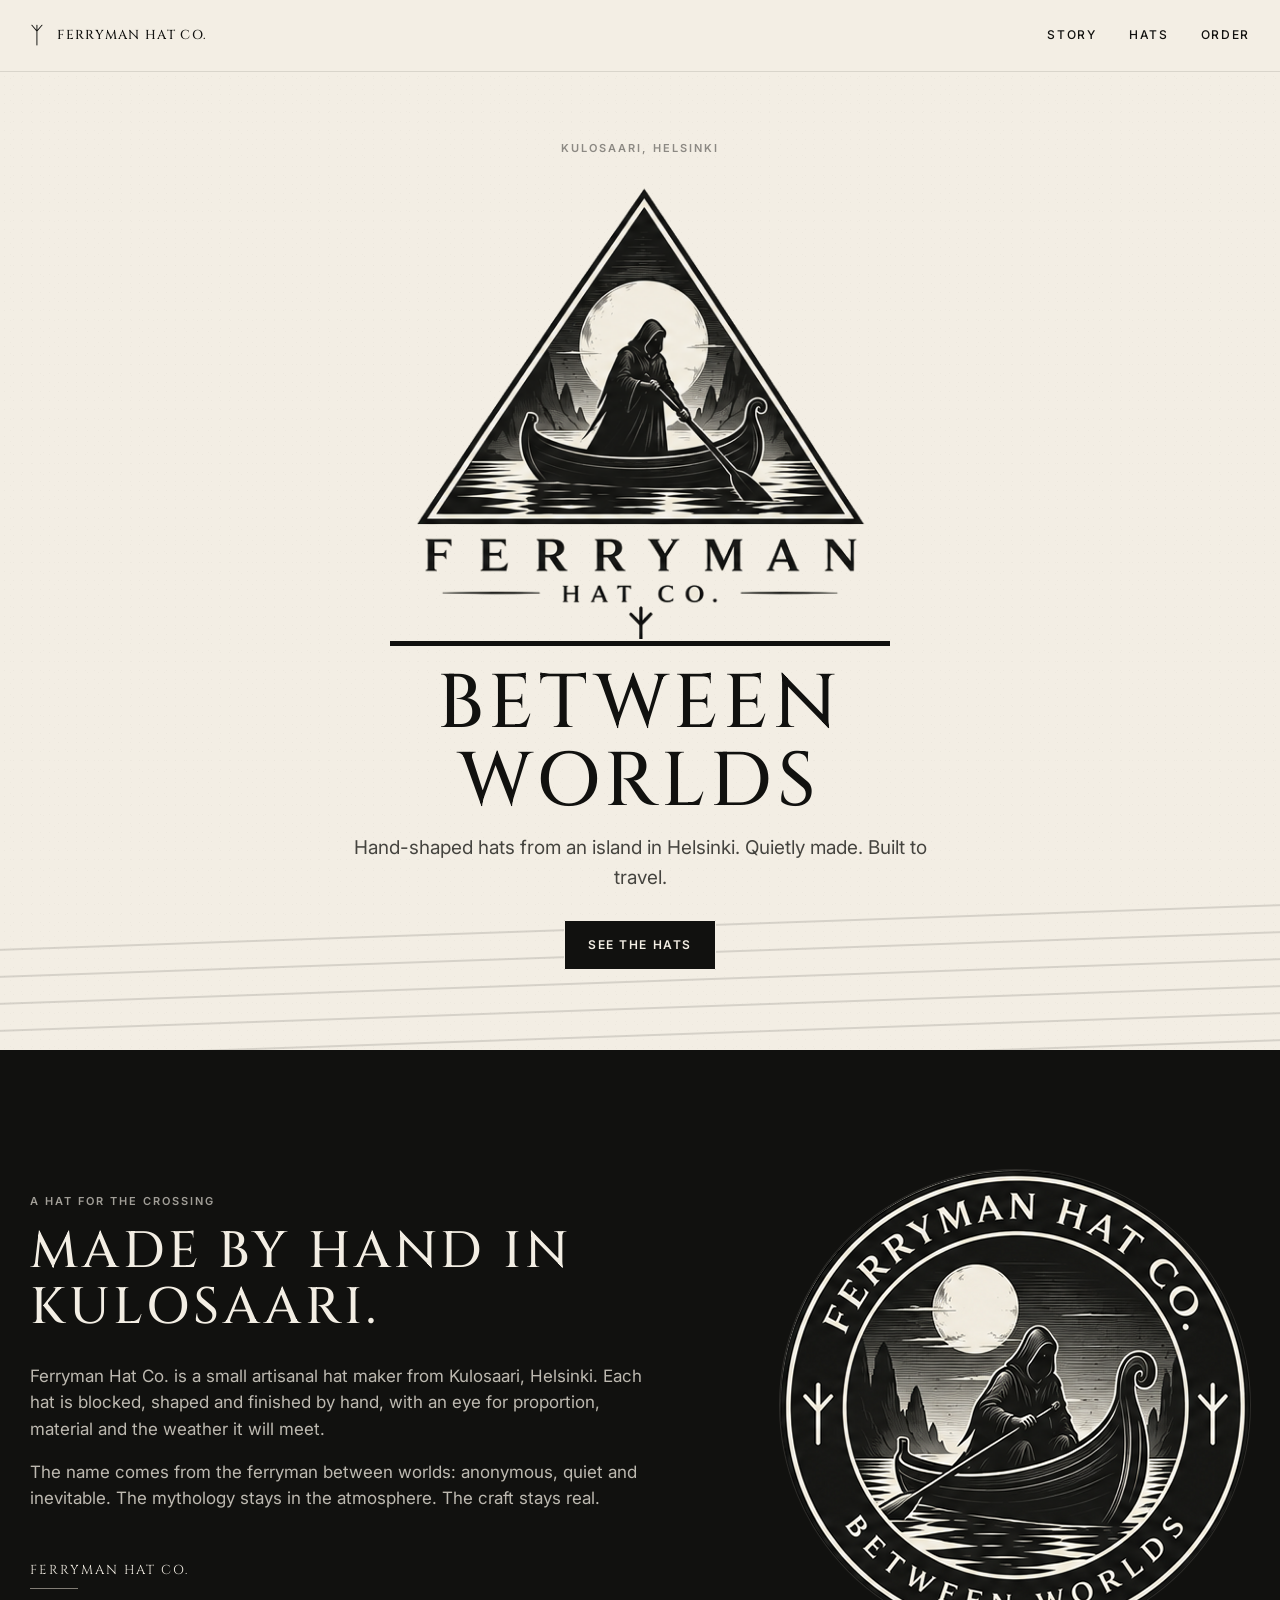
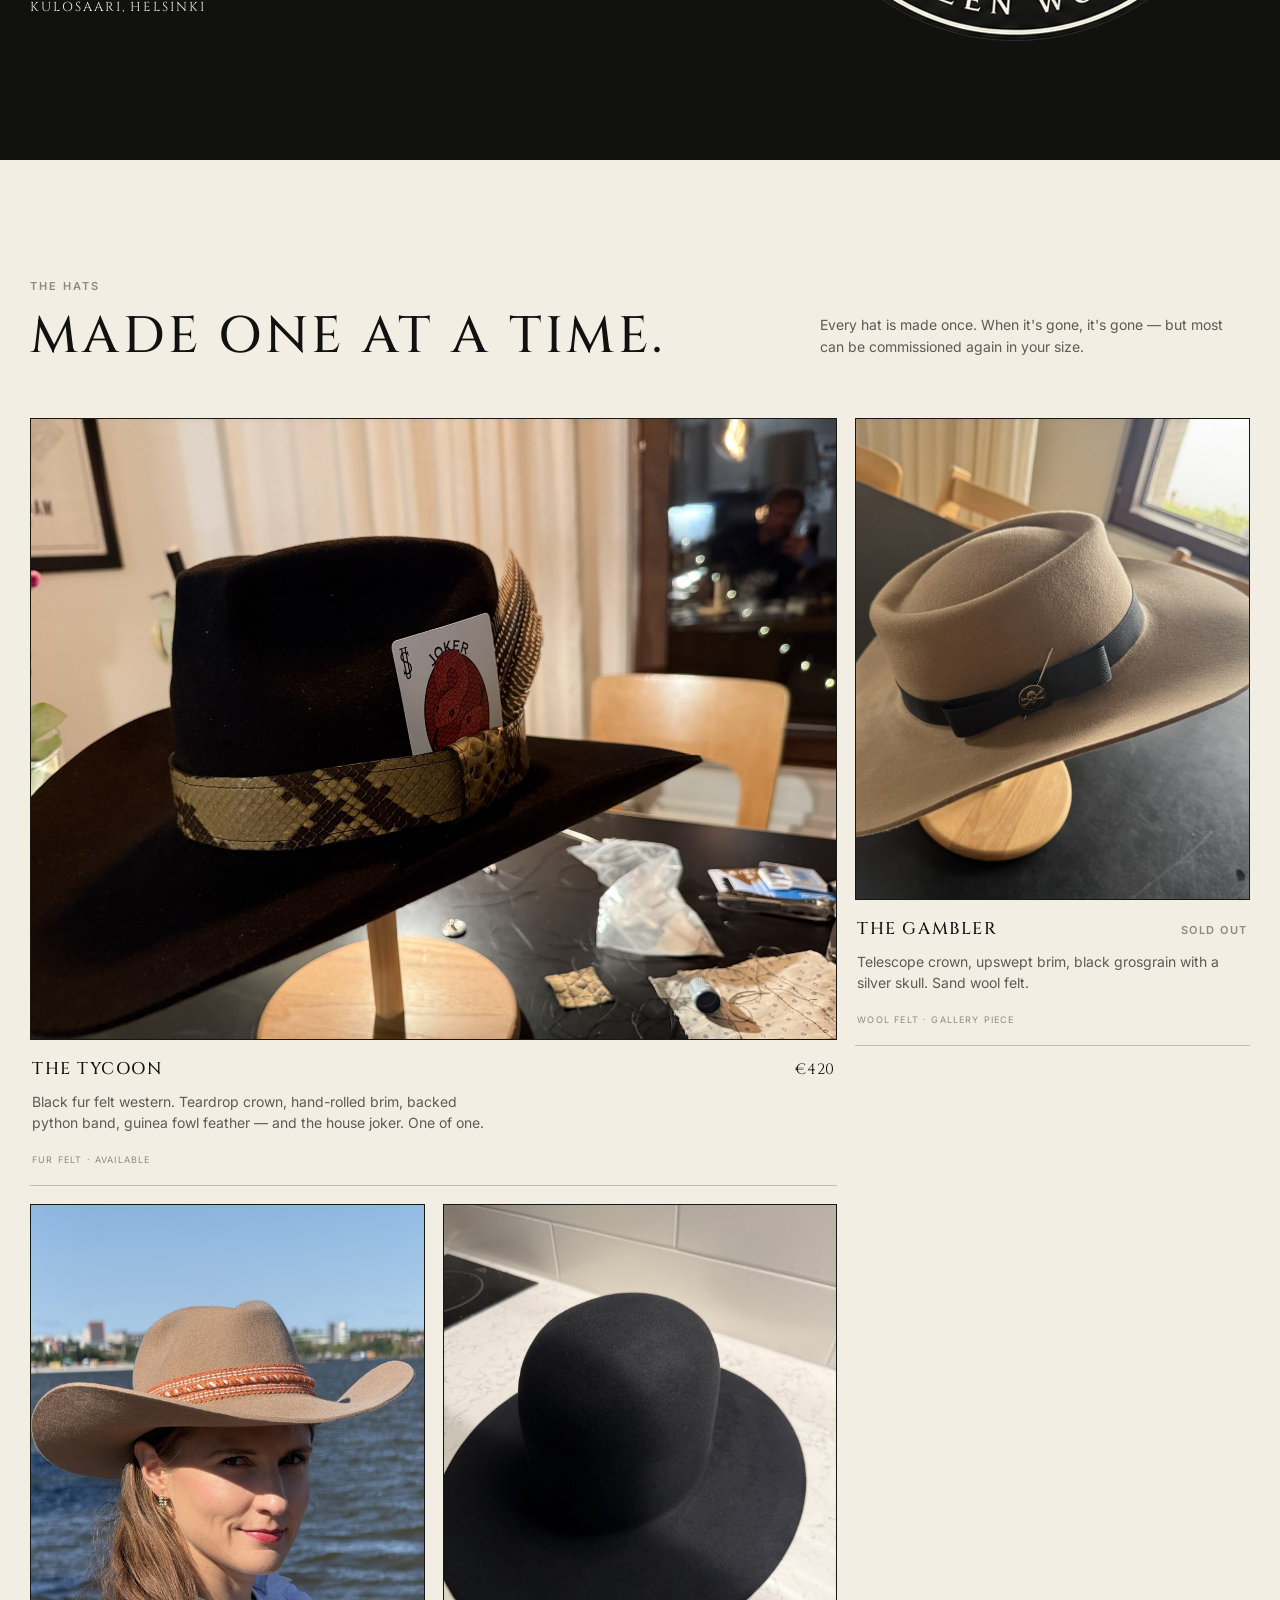
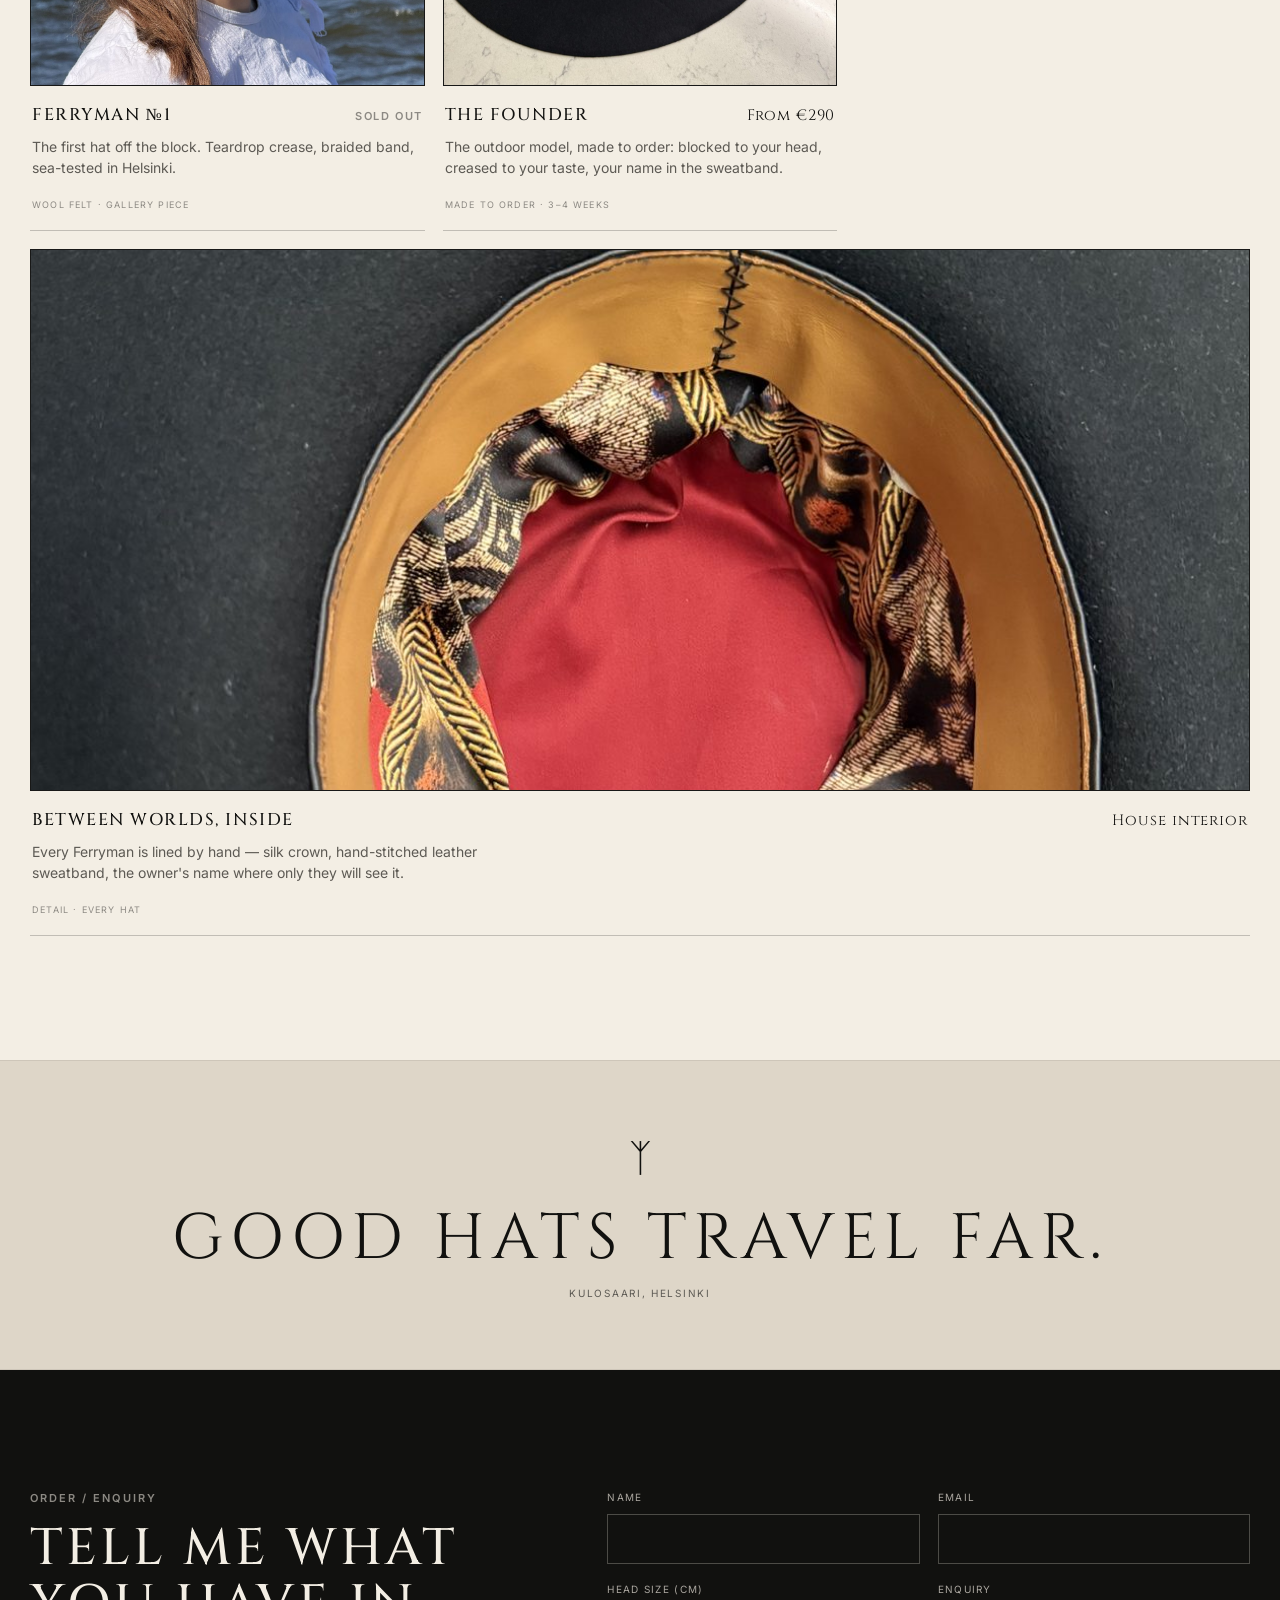
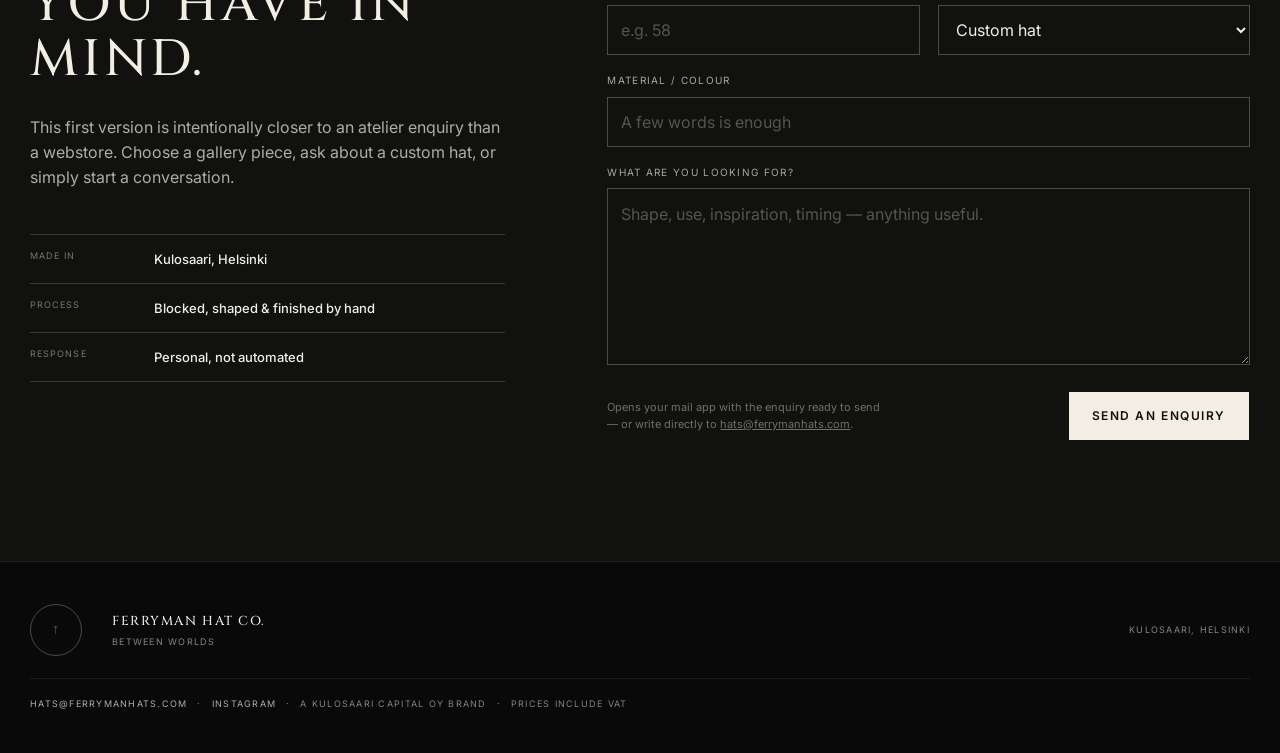
==== index.html @ d6747272 "Move site to repo root" ====
<!doctype html>
<html lang="en">
<head>
  <meta charset="utf-8" />
  <meta name="viewport" content="width=device-width, initial-scale=1" />
  <meta name="description" content="Ferryman Hat Co. — bespoke fur and wool felt hats, blocked, shaped and finished by hand in Kulosaari, Helsinki." />
  <title>Ferryman Hat Co. — Between Worlds</title>
  <link rel="canonical" href="https://ferrymanhats.com/" />
  <meta property="og:type" content="website" />
  <meta property="og:site_name" content="Ferryman Hat Co." />
  <meta property="og:title" content="Ferryman Hat Co. — Between Worlds" />
  <meta property="og:description" content="Bespoke fur and wool felt hats, blocked, shaped and finished by hand in Kulosaari, Helsinki." />
  <meta property="og:url" content="https://ferrymanhats.com/" />
  <meta property="og:image" content="https://ferrymanhats.com/assets/og-image.jpg" />
  <meta property="og:image:width" content="1200" />
  <meta property="og:image:height" content="630" />
  <meta name="twitter:card" content="summary_large_image" />
  <meta name="twitter:title" content="Ferryman Hat Co. — Between Worlds" />
  <meta name="twitter:description" content="Bespoke hats made by hand in Kulosaari, Helsinki." />
  <meta name="twitter:image" content="https://ferrymanhats.com/assets/og-image.jpg" />
  <meta name="theme-color" content="#11110f" />
  <link rel="icon" href="assets/favicon.svg" type="image/svg+xml" />
  <link rel="icon" href="assets/favicon-32.png" type="image/png" sizes="32x32" />
  <link rel="apple-touch-icon" href="assets/apple-touch-icon.png" />
  <link rel="preconnect" href="https://fonts.googleapis.com">
  <link rel="preconnect" href="https://fonts.gstatic.com" crossorigin>
  <link href="https://fonts.googleapis.com/css2?family=Cinzel:wght@400;500;600&family=Inter:wght@400;500;600&display=swap" rel="stylesheet">
  <link rel="stylesheet" href="styles.css" />
</head>
<body>
  <header class="site-header" id="top">
    <a class="brand-mini" href="#top" aria-label="Ferryman Hat Co. home">
      <span class="algiz" aria-hidden="true">ᛉ</span>
      <span>Ferryman Hat Co.</span>
    </a>
    <nav class="nav" aria-label="Primary navigation">
      <a href="#story">Story</a>
      <a href="#hats">Hats</a>
      <a href="#order">Order</a>
    </nav>
  </header>

  <main>
    <section class="hero" aria-labelledby="hero-title">
      <div class="hero-grain" aria-hidden="true"></div>
      <div class="hero-inner">
        <p class="eyebrow">Kulosaari, Helsinki</p>
        <img class="hero-logo" src="assets/triangle-logo-alpha.png" alt="Ferryman Hat Co. triangular ferryman logo" />
        <div class="hero-rule" aria-hidden="true"></div>
        <h1 id="hero-title">Between Worlds</h1>
        <p class="hero-copy">Hand-shaped hats from an island in Helsinki. Quietly made. Built to travel.</p>
        <a class="button button-dark" href="#hats">See the hats</a>
      </div>
      <div class="water-lines" aria-hidden="true"></div>
    </section>

    <section class="story section-dark" id="story" aria-labelledby="story-title">
      <div class="story-copy">
        <p class="eyebrow eyebrow-light">A hat for the crossing</p>
        <h2 id="story-title">Made by hand in Kulosaari.</h2>
        <p>Ferryman Hat Co. is a small artisanal hat maker from Kulosaari, Helsinki. Each hat is blocked, shaped and finished by hand, with an eye for proportion, material and the weather it will meet.</p>
        <p>The name comes from the ferryman between worlds: anonymous, quiet and inevitable. The mythology stays in the atmosphere. The craft stays real.</p>
        <div class="origin-lockup">
          <span>FERRYMAN HAT CO.</span>
          <i aria-hidden="true"></i>
          <span>KULOSAARI, HELSINKI</span>
        </div>
      </div>
      <div class="story-seal">
        <img src="assets/round-logo-circle.png" alt="Ferryman Hat Co. round badge, Between Worlds" />
      </div>
    </section>

    <section class="gallery" id="hats" aria-labelledby="gallery-title">
      <div class="section-heading">
        <div>
          <p class="eyebrow">The hats</p>
          <h2 id="gallery-title">Made one at a time.</h2>
        </div>
        <p class="section-note">Every hat is made once. When it's gone, it's gone — but most can be commissioned again in your size.</p>
      </div>

      <div class="hat-grid" id="hat-grid">
        <noscript><p>Enable JavaScript to see the hats.</p></noscript>
      </div>
    </section>

    <section class="quote-band" aria-label="Brand statement">
      <div class="quote-rune" aria-hidden="true">ᛉ</div>
      <p>Good hats travel far.</p>
      <span>Kulosaari, Helsinki</span>
    </section>

    <section class="order" id="order" aria-labelledby="order-title">
      <div class="order-intro">
        <p class="eyebrow">Order / enquiry</p>
        <h2 id="order-title">Tell me what you have in mind.</h2>
        <p>This first version is intentionally closer to an atelier enquiry than a webstore. Choose a gallery piece, ask about a custom hat, or simply start a conversation.</p>
        <div class="order-details">
          <div><span>Made in</span><strong>Kulosaari, Helsinki</strong></div>
          <div><span>Process</span><strong>Blocked, shaped &amp; finished by hand</strong></div>
          <div><span>Response</span><strong>Personal, not automated</strong></div>
        </div>
      </div>

      <form class="order-form" id="order-form">
        <div class="field-grid two">
          <label><span>Name</span><input name="name" autocomplete="name" required /></label>
          <label><span>Email</span><input type="email" name="email" autocomplete="email" required /></label>
        </div>
        <div class="field-grid two">
          <label><span>Head size (cm)</span><input name="headSize" inputmode="decimal" placeholder="e.g. 58" /></label>
          <label><span>Enquiry</span>
            <select name="enquiry">
              <option>Custom hat</option>
              <option>Gallery piece</option>
              <option>Repair / reshape</option>
              <option>Not sure yet</option>
            </select>
          </label>
        </div>
        <label><span>Material / colour</span><input name="material" placeholder="A few words is enough" /></label>
        <label><span>What are you looking for?</span><textarea name="notes" rows="6" placeholder="Shape, use, inspiration, timing — anything useful."></textarea></label>
        <div class="form-footer">
          <p id="form-status">Opens your mail app with the enquiry ready to send — or write directly to <a href="mailto:hats@ferrymanhats.com">hats@ferrymanhats.com</a>.</p>
          <button class="button button-light" type="submit">Send an enquiry</button>
        </div>
      </form>
    </section>
  </main>

  <footer class="footer">
    <div class="footer-mark"><span class="algiz" aria-hidden="true">ᛉ</span></div>
    <div>
      <strong>Ferryman Hat Co.</strong>
      <span>Between Worlds</span>
    </div>
    <div class="footer-origin">Kulosaari, Helsinki</div>
    <div class="footer-legal">
      <a href="mailto:hats@ferrymanhats.com">hats@ferrymanhats.com</a>
      <span aria-hidden="true">·</span>
      <a href="https://www.instagram.com/ferrymanhats/" rel="me noopener" target="_blank">Instagram</a>
      <span aria-hidden="true">·</span>
      <span>A Kulosaari Capital Oy brand</span>
      <span aria-hidden="true">·</span>
      <span>Prices include VAT</span>
    </div>
  </footer>

  <script src="script.js"></script>
</body>
</html>
---- styles.css ----
:root {
  --ink: #11110f;
  --ivory: #f3eee4;
  --paper: #ded6c8;
  --ash: #8c8983;
  --line: rgba(17, 17, 15, 0.22);
  --display: "Cinzel", Georgia, serif;
  --sans: "Inter", Arial, sans-serif;
  --page: min(1220px, calc(100vw - 48px));
}

* { box-sizing: border-box; }
html { scroll-behavior: smooth; }
body {
  margin: 0;
  background: var(--ivory);
  color: var(--ink);
  font-family: var(--sans);
  font-size: 16px;
  line-height: 1.55;
  -webkit-font-smoothing: antialiased;
}
a { color: inherit; }
img { display: block; max-width: 100%; }
button, input, textarea, select { font: inherit; }

.site-header {
  position: fixed;
  z-index: 30;
  top: 0;
  left: 0;
  right: 0;
  display: flex;
  justify-content: space-between;
  align-items: center;
  height: 72px;
  padding: 0 max(24px, calc((100vw - 1220px) / 2));
  color: var(--ink);
  background: color-mix(in srgb, var(--ivory) 88%, transparent);
  border-bottom: 1px solid rgba(17,17,15,.11);
  backdrop-filter: blur(14px);
}
.brand-mini {
  display: inline-flex;
  gap: 12px;
  align-items: center;
  text-decoration: none;
  font-family: var(--display);
  text-transform: uppercase;
  letter-spacing: .10em;
  font-size: 13px;
  font-weight: 500;
}
.algiz { font-family: serif; font-size: 23px; line-height: 1; }
.nav { display: flex; gap: 32px; }
.nav a {
  text-decoration: none;
  text-transform: uppercase;
  letter-spacing: .14em;
  font-size: 12px;
  font-weight: 500;
}
.nav a:hover { opacity: .55; }

.hero {
  position: relative;
  min-height: 100vh;
  padding-top: 92px;
  overflow: hidden;
  display: grid;
  place-items: center;
  background: var(--ivory);
}
.hero-inner {
  position: relative;
  z-index: 2;
  width: min(760px, calc(100vw - 40px));
  margin: 48px auto 80px;
  text-align: center;
}
.hero-logo {
  width: min(465px, 67vw);
  margin: 22px auto 0;

}
.hero-rule {
  width: min(500px, 72vw);
  height: 5px;
  margin: 2px auto 20px;
  background: var(--ink);
}
.eyebrow {
  margin: 0 0 14px;
  color: var(--ash);
  text-transform: uppercase;
  letter-spacing: .18em;
  font-size: 11px;
  font-weight: 600;
}
.eyebrow-light { color: rgba(243,238,228,.64); }
.hero h1, h2 {
  font-family: var(--display);
  text-transform: uppercase;
  letter-spacing: .075em;
  font-weight: 500;
}
.hero h1 {
  margin: 12px 0 12px;
  font-size: clamp(42px, 6vw, 76px);
  line-height: 1.02;
}
.hero-copy {
  max-width: 590px;
  margin: 0 auto 28px;
  color: #45443f;
  font-size: clamp(16px, 1.6vw, 19px);
}
.button {
  display: inline-flex;
  align-items: center;
  justify-content: center;
  min-height: 50px;
  padding: 0 23px;
  border: 1px solid currentColor;
  border-radius: 1px;
  text-decoration: none;
  text-transform: uppercase;
  letter-spacing: .13em;
  font-size: 12px;
  font-weight: 600;
  cursor: pointer;
  transition: transform 150ms ease, background-color 150ms ease, color 150ms ease;
}
.button:hover { transform: translateY(-2px); }
.button-dark { background: var(--ink); color: var(--ivory); }
.button-light { background: var(--ivory); color: var(--ink); }

.hero-grain {
  position: absolute;
  inset: 0;
  opacity: .16;
  pointer-events: none;
  background-image:
    radial-gradient(rgba(17,17,15,.15) .6px, transparent .6px),
    radial-gradient(rgba(17,17,15,.12) .4px, transparent .4px);
  background-position: 0 0, 5px 7px;
  background-size: 9px 9px, 11px 11px;
}
.water-lines {
  position: absolute;
  left: -10vw;
  right: -10vw;
  bottom: -60px;
  height: 200px;
  opacity: .13;
  background: repeating-linear-gradient(180deg, transparent 0 16px, var(--ink) 17px 18px, transparent 19px 27px);
  transform: skewY(-2deg);
  animation: water 16s ease-in-out infinite alternate;
}
@keyframes water { from { transform: translateX(-1.5%) skewY(-2deg); } to { transform: translateX(1.5%) skewY(-1deg); } }

.section-dark {
  background: var(--ink);
  color: var(--ivory);
}
.story {
  display: grid;
  grid-template-columns: minmax(0, 1.1fr) minmax(300px, .9fr);
  gap: clamp(50px, 8vw, 120px);
  padding: 120px max(24px, calc((100vw - 1220px) / 2));
  align-items: center;
}
.story h2, .gallery h2, .order h2 {
  margin: 0 0 28px;
  font-size: clamp(34px, 4vw, 56px);
  line-height: 1.08;
}
.story-copy > p:not(.eyebrow) {
  max-width: 660px;
  margin: 0 0 17px;
  color: rgba(243,238,228,.76);
  font-size: 17px;
}
.origin-lockup {
  margin-top: 48px;
  display: grid;
  gap: 8px;
  width: fit-content;
  font-family: var(--display);
  text-transform: uppercase;
  letter-spacing: .15em;
  font-size: 13px;
}
.origin-lockup i { width: 48px; height: 1px; background: var(--paper); opacity: .55; }
.story-seal {
  width: min(470px, 100%);
  margin-left: auto;
}
.story-seal img {
  width: 100%;
  height: auto;
  border-radius: 50%;
  box-shadow: 0 0 0 1px rgba(243,238,228,.12);
}

.gallery {
  width: var(--page);
  margin: auto;
  padding: 118px 0 124px;
}
.section-heading {
  display: grid;
  grid-template-columns: 1fr minmax(280px, 430px);
  gap: 64px;
  align-items: end;
  margin-bottom: 54px;
}
.section-heading h2 { margin-bottom: 0; }
.section-note { margin: 0 0 7px; color: #5d5a54; font-size: 14px; }
.hat-grid {
  display: grid;
  grid-template-columns: repeat(12, 1fr);
  gap: 18px;
}
.hat-card { grid-column: span 4; }
.hat-card-large { grid-column: span 8; }
.hat-card-wide { grid-column: span 12; }
.hat-photo {
  position: relative;
  overflow: hidden;
  background: #1a1a18;
  border: 1px solid rgba(17,17,15,.14);
}
.hat-photo img {
  width: 100%;
  height: 480px;
  object-fit: cover;
  display: block;
  transition: transform 400ms ease;
}
.hat-card-large .hat-photo img { height: 620px; }
.hat-card-wide .hat-photo img { height: 540px; object-position: 50% 45%; }
.hat-card:hover .hat-photo img { transform: scale(1.02); }
.hat-info { padding: 16px 2px 6px; border-bottom: 1px solid var(--line); }
.hat-title {
  display: flex;
  justify-content: space-between;
  align-items: baseline;
  gap: 16px;
}
.hat-title h3 {
  margin: 0;
  font-family: var(--display);
  text-transform: uppercase;
  letter-spacing: .09em;
  font-weight: 500;
  font-size: 17px;
}
.hat-price {
  font-family: var(--display);
  letter-spacing: .06em;
  font-size: 15px;
  white-space: nowrap;
}
.hat-price.sold {
  color: var(--ash);
  text-transform: uppercase;
  letter-spacing: .14em;
  font-size: 11px;
  font-family: var(--sans);
  font-weight: 600;
}
.hat-info p {
  margin: 8px 0 12px;
  color: #5d5a54;
  font-size: 14px;
  line-height: 1.5;
  max-width: 52ch;
}
.hat-tag {
  display: inline-block;
  margin-bottom: 12px;
  text-transform: uppercase;
  letter-spacing: .13em;
  font-size: 9px;
  color: var(--ash);
}

.quote-band {
  min-height: 310px;
  padding: 64px 24px;
  display: grid;
  place-items: center;
  text-align: center;
  background: var(--paper);
  border-block: 1px solid rgba(17,17,15,.08);
}
.quote-band p {
  margin: 0;
  font-family: var(--display);
  text-transform: uppercase;
  letter-spacing: .105em;
  font-size: clamp(34px, 5vw, 66px);
  line-height: 1;
}
.quote-band > span {
  margin-top: 8px;
  color: #5d5a54;
  text-transform: uppercase;
  letter-spacing: .17em;
  font-size: 10px;
}
.quote-rune { font-family: serif; font-size: 38px; margin-bottom: 12px; }

.order {
  display: grid;
  grid-template-columns: .85fr 1.15fr;
  gap: clamp(50px, 8vw, 110px);
  padding: 120px max(24px, calc((100vw - 1220px) / 2));
  background: var(--ink);
  color: var(--ivory);
}
.order-intro > p:not(.eyebrow) { color: rgba(243,238,228,.70); max-width: 520px; }
.order-details {
  margin-top: 44px;
  border-top: 1px solid rgba(243,238,228,.18);
}
.order-details div {
  display: grid;
  grid-template-columns: 100px 1fr;
  gap: 24px;
  padding: 14px 0;
  border-bottom: 1px solid rgba(243,238,228,.18);
}
.order-details span { color: rgba(243,238,228,.46); text-transform: uppercase; letter-spacing: .12em; font-size: 9px; }
.order-details strong { font-size: 13px; font-weight: 500; }
.order-form { display: grid; gap: 18px; }
.field-grid { display: grid; gap: 18px; }
.field-grid.two { grid-template-columns: 1fr 1fr; }
label { display: grid; gap: 8px; }
label > span {
  text-transform: uppercase;
  letter-spacing: .13em;
  font-size: 10px;
  color: rgba(243,238,228,.68);
}
input, select, textarea {
  width: 100%;
  border: 1px solid rgba(243,238,228,.26);
  border-radius: 0;
  background: transparent;
  color: var(--ivory);
  outline: 0;
}
input, select { height: 50px; padding: 0 13px; }
textarea { padding: 13px; resize: vertical; }
select { background: var(--ink); }
input:focus, textarea:focus, select:focus { border-color: rgba(243,238,228,.70); }
input::placeholder, textarea::placeholder { color: rgba(243,238,228,.30); }
.form-footer {
  display: flex;
  align-items: center;
  justify-content: space-between;
  gap: 24px;
  padding-top: 8px;
}
.form-footer p { margin: 0; color: rgba(243,238,228,.42); font-size: 11px; max-width: 280px; }
.form-footer p.success { color: var(--paper); }

.footer {
  min-height: 170px;
  display: grid;
  grid-template-columns: 60px 1fr auto;
  gap: 22px;
  align-items: center;
  padding: 42px max(24px, calc((100vw - 1220px) / 2));
  background: #090909;
  color: var(--ivory);
  border-top: 1px solid rgba(243,238,228,.10);
}
.footer-mark {
  display: grid;
  place-items: center;
  width: 52px; height: 52px;
  border: 1px solid rgba(243,238,228,.28);
  border-radius: 50%;
}
.footer > div:nth-child(2) { display: grid; gap: 4px; }
.footer strong { font-family: var(--display); text-transform: uppercase; letter-spacing: .12em; font-weight: 500; font-size: 13px; }
.footer span, .footer-origin { color: rgba(243,238,228,.54); text-transform: uppercase; letter-spacing: .14em; font-size: 9px; }
.footer-legal {
  grid-column: 1 / -1;
  display: flex; flex-wrap: wrap; gap: 8px 10px;
  padding-top: 18px;
  border-top: 1px solid rgba(243,238,228,.08);
  color: rgba(243,238,228,.54);
  text-transform: uppercase; letter-spacing: .14em; font-size: 9px;
}
.footer-legal a { color: rgba(243,238,228,.72); text-decoration: none; }
.footer-legal a:hover { color: var(--ivory); }

@media (max-width: 820px) {
  :root { --page: calc(100vw - 32px); }
  .site-header { height: 64px; padding-inline: 16px; }
  .brand-mini span:last-child { display: none; }
  .nav { gap: 18px; }
  .nav a { font-size: 10px; }
  .hero { padding-top: 74px; }
  .hero-logo { width: min(400px, 82vw); }
  .hero-rule { width: min(430px, 88vw); }
  .story, .order { grid-template-columns: 1fr; padding: 84px 20px; }
  .story-seal { width: min(390px, 88vw); margin: 12px auto 0; }
  .section-heading { grid-template-columns: 1fr; gap: 12px; }
  .gallery { padding-block: 84px; }
  .hat-card, .hat-card-large, .hat-card-wide { grid-column: span 12; }
  .hat-photo img, .hat-card-large .hat-photo img, .hat-card-wide .hat-photo img { height: 440px; }
  .field-grid.two { grid-template-columns: 1fr; }
  .form-footer { align-items: flex-start; flex-direction: column; }
  .footer { grid-template-columns: 52px 1fr; }
  .footer-origin { grid-column: 2; }
}

@media (prefers-reduced-motion: reduce) {
  html { scroll-behavior: auto; }
  .water-lines { animation: none; }
  .button { transition: none; }
}
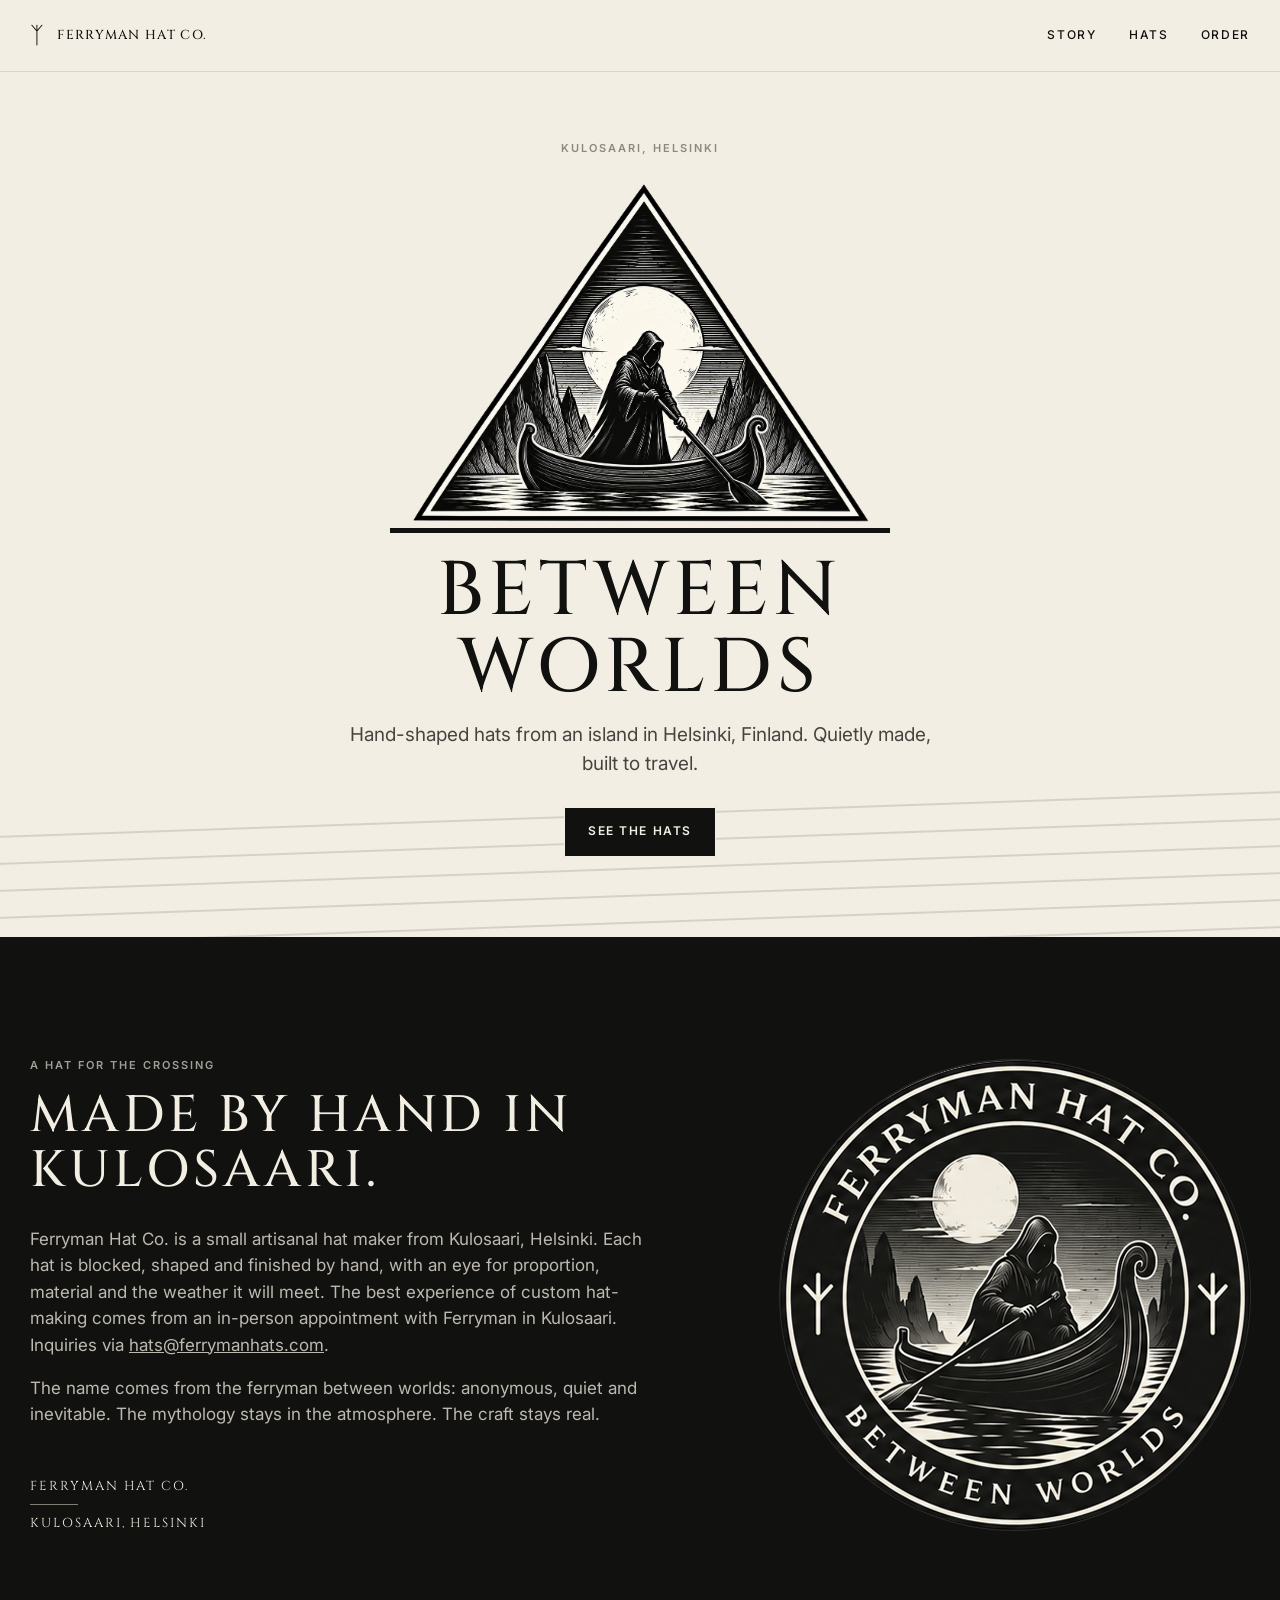
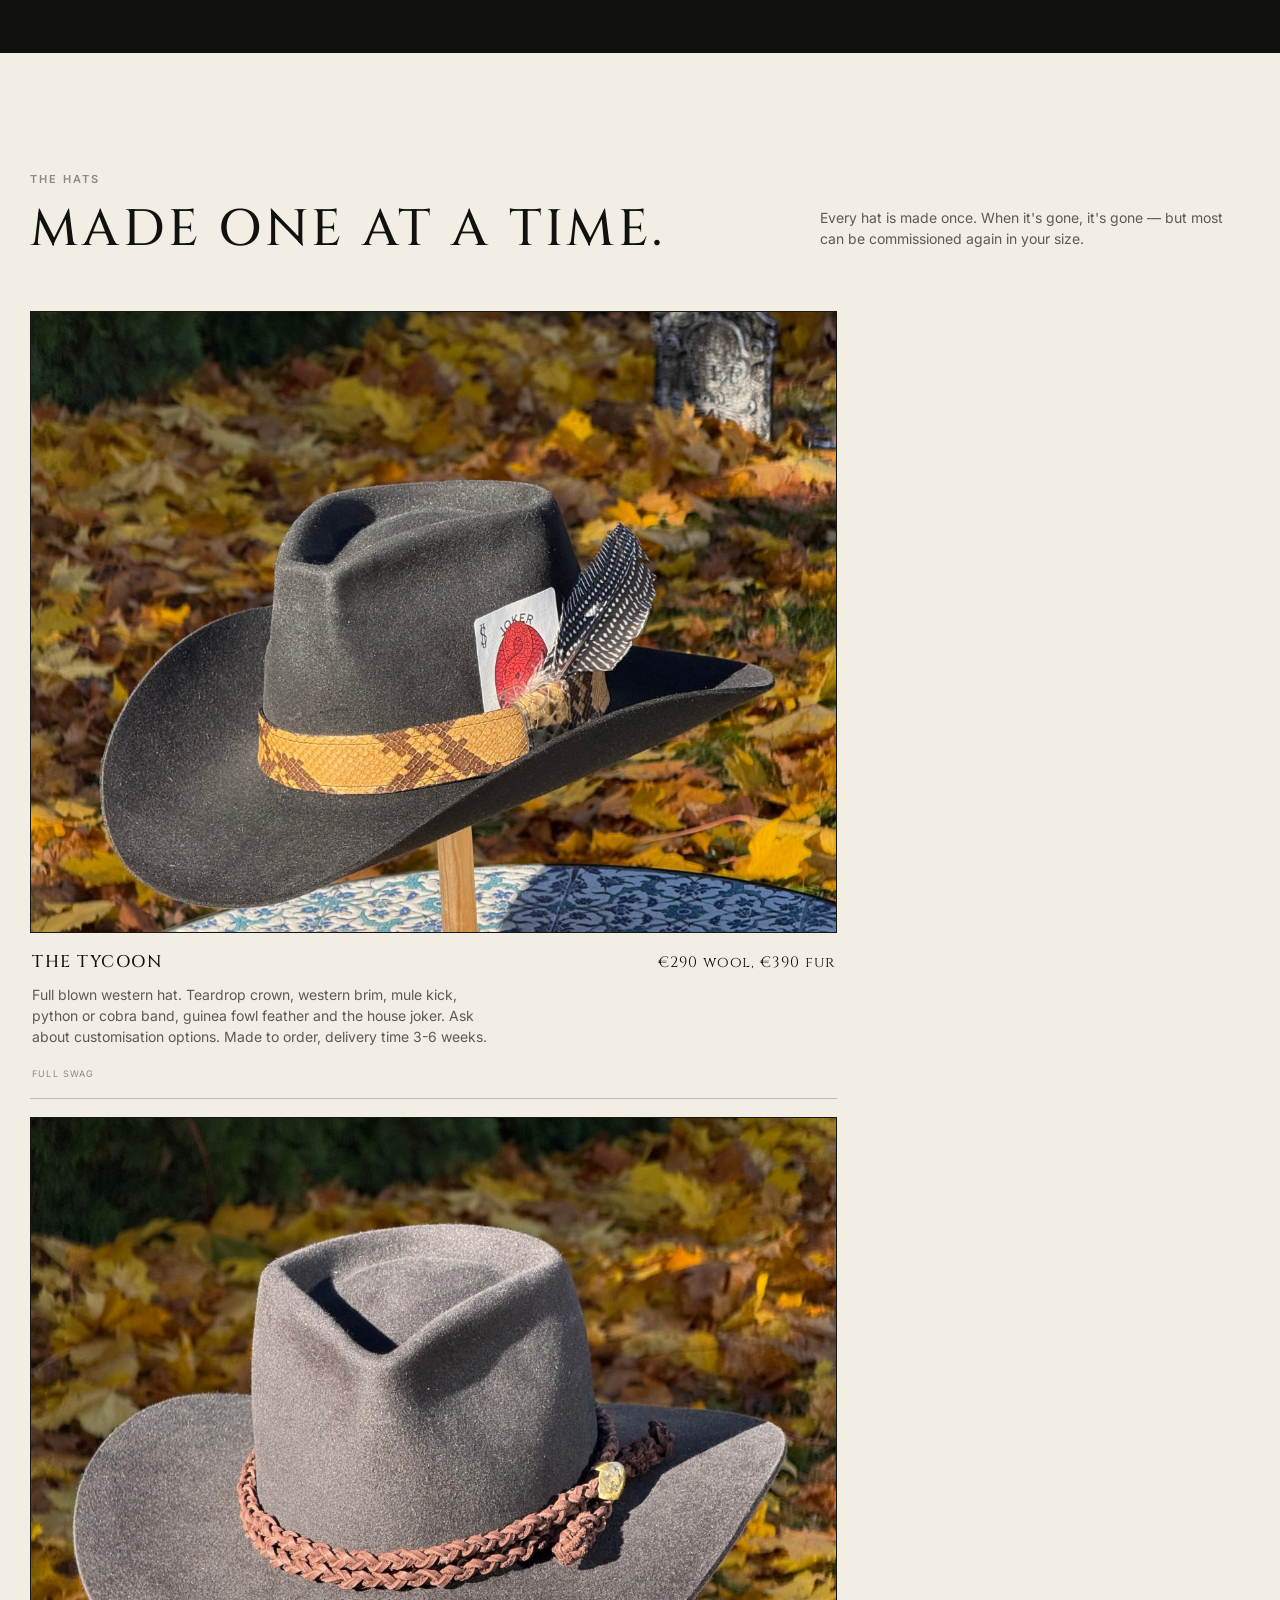
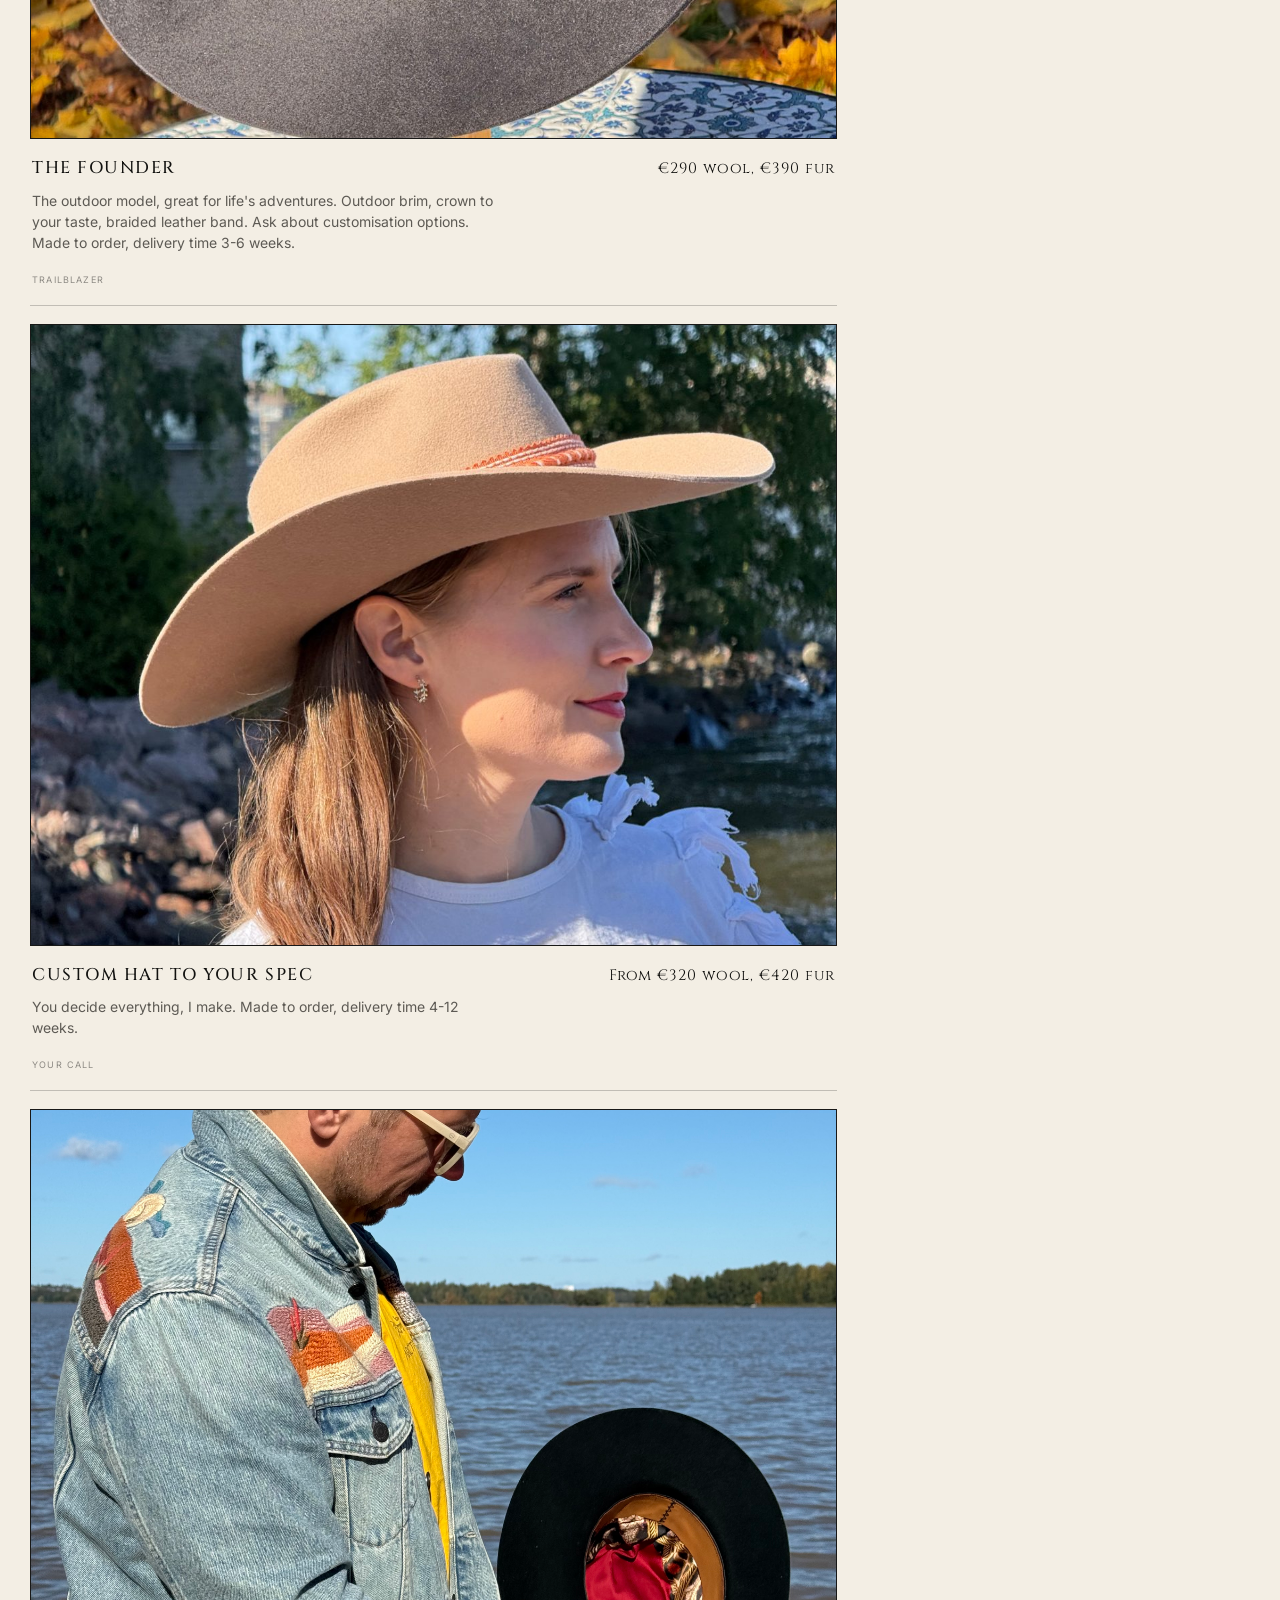
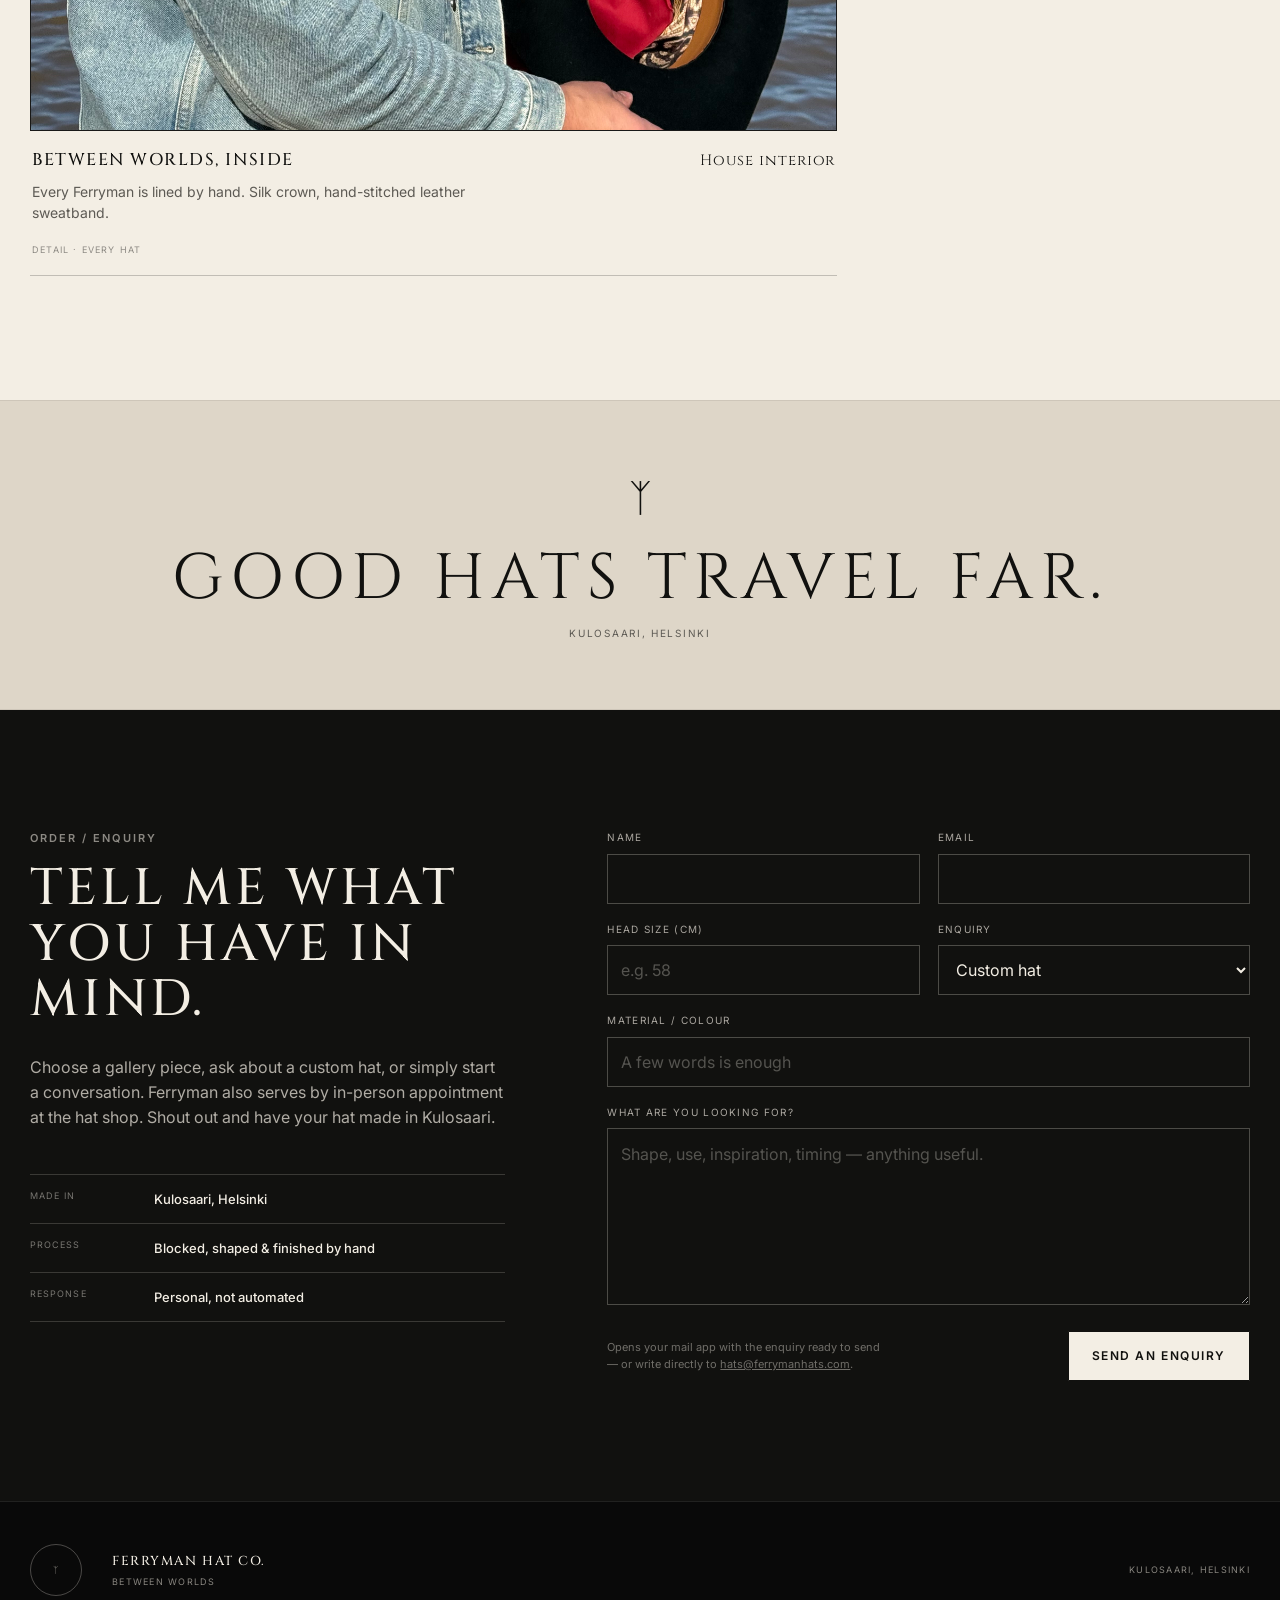
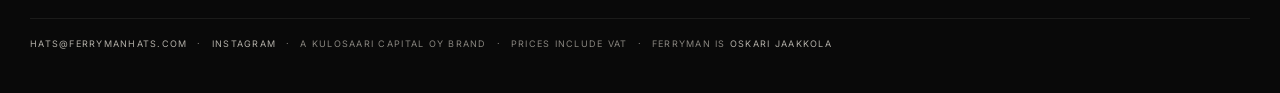
==== commit 3dcec907: "Site update" ====
--- a/index.html
+++ b/index.html
@@ -48,7 +48,7 @@
         <img class="hero-logo" src="assets/triangle-logo-alpha.png" alt="Ferryman Hat Co. triangular ferryman logo" />
         <div class="hero-rule" aria-hidden="true"></div>
         <h1 id="hero-title">Between Worlds</h1>
-        <p class="hero-copy">Hand-shaped hats from an island in Helsinki. Quietly made. Built to travel.</p>
+        <p class="hero-copy">Hand-shaped hats from an island in Helsinki, Finland. Quietly made, built to travel.</p>
         <a class="button button-dark" href="#hats">See the hats</a>
       </div>
       <div class="water-lines" aria-hidden="true"></div>
@@ -58,7 +58,7 @@
       <div class="story-copy">
         <p class="eyebrow eyebrow-light">A hat for the crossing</p>
         <h2 id="story-title">Made by hand in Kulosaari.</h2>
-        <p>Ferryman Hat Co. is a small artisanal hat maker from Kulosaari, Helsinki. Each hat is blocked, shaped and finished by hand, with an eye for proportion, material and the weather it will meet.</p>
+        <p>Ferryman Hat Co. is a small artisanal hat maker from Kulosaari, Helsinki. Each hat is blocked, shaped and finished by hand, with an eye for proportion, material and the weather it will meet. The best experience of custom hat-making comes from an in-person appointment with Ferryman in Kulosaari. Inquiries via <a href="mailto:hats@ferrymanhats.com">hats@ferrymanhats.com</a>.</p>
         <p>The name comes from the ferryman between worlds: anonymous, quiet and inevitable. The mythology stays in the atmosphere. The craft stays real.</p>
         <div class="origin-lockup">
           <span>FERRYMAN HAT CO.</span>
@@ -95,7 +95,7 @@
       <div class="order-intro">
         <p class="eyebrow">Order / enquiry</p>
         <h2 id="order-title">Tell me what you have in mind.</h2>
-        <p>This first version is intentionally closer to an atelier enquiry than a webstore. Choose a gallery piece, ask about a custom hat, or simply start a conversation.</p>
+        <p>Choose a gallery piece, ask about a custom hat, or simply start a conversation. Ferryman also serves by in-person appointment at the hat shop. Shout out and have your hat made in Kulosaari.</p>
         <div class="order-details">
           <div><span>Made in</span><strong>Kulosaari, Helsinki</strong></div>
           <div><span>Process</span><strong>Blocked, shaped &amp; finished by hand</strong></div>
@@ -144,6 +144,8 @@
       <span>A Kulosaari Capital Oy brand</span>
       <span aria-hidden="true">·</span>
       <span>Prices include VAT</span>
+      <span aria-hidden="true">·</span>
+      <span>Ferryman is <a href="https://www.linkedin.com/in/oskari-jaakkola-cfa-745a1527/">Oskari Jaakkola</a></span>
     </div>
   </footer>
 
